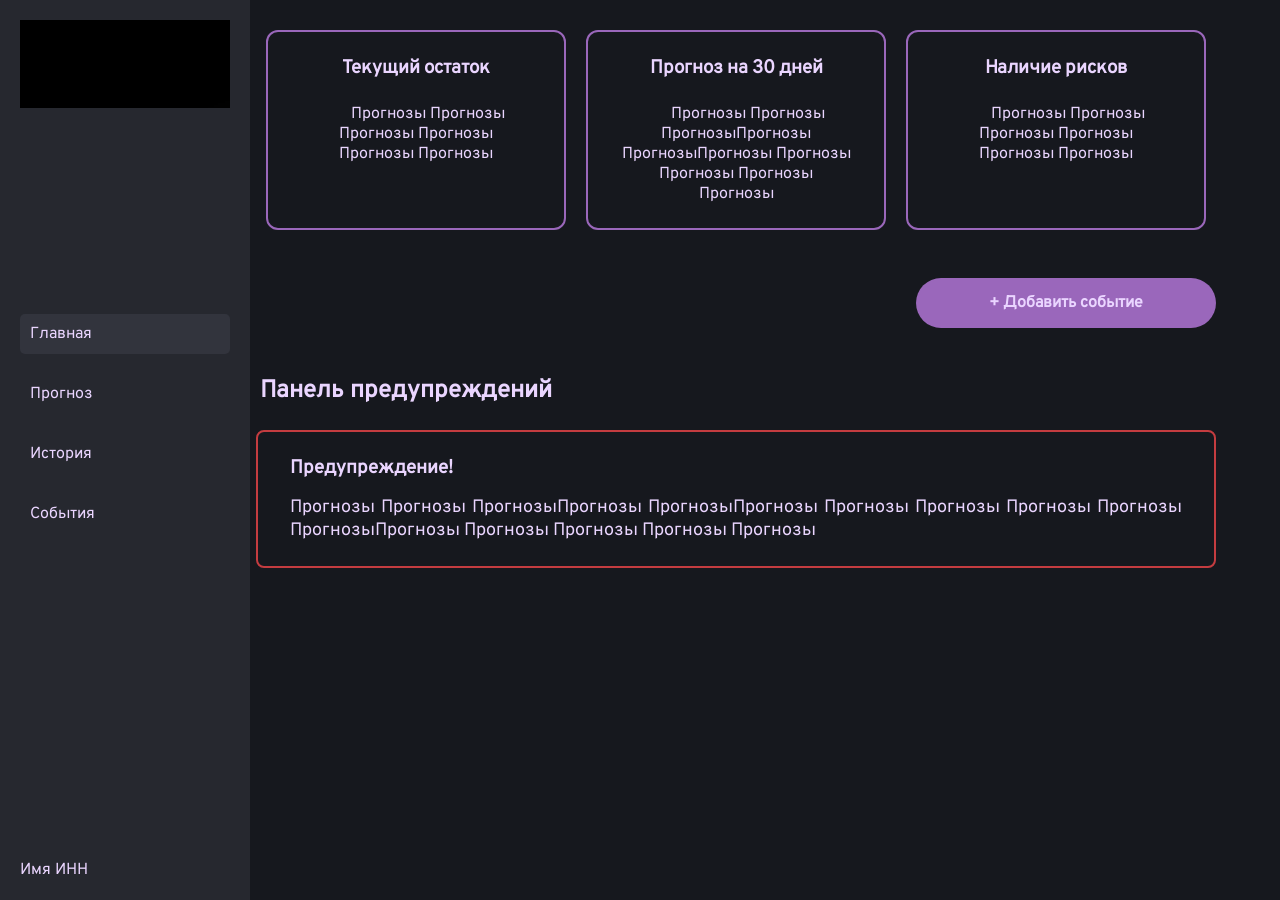
==== frontend/index.html @ 036c1c26 "Dashboard+AddEvent" ====
<!DOCTYPE html>
<html lang="ru">
<head>
    <meta charset="UTF-8">
    <meta name="viewport" content="width=device-width, initial-scale=1.0">
    <title>Сервис для знакомства</title>
    <link rel="stylesheet" href="css/style.css">
</head>
<body>
    <aside>
        <img src="./assets/images/logo.png">
        <ul style="margin-bottom: 100px;">
            <li style="background-color: var(--lightgray)";><a href="index.html">Главная</a></li>
            <li><a href="forecast.html">Прогноз</a></li>
            <li><a href="history.html">История</a></li>
            <li><a href="events.html">События</a></li>
        </ul>
        <a href="#">Имя ИНН</a>
    </aside>
    <section class="article">
        <div class="article-card">
            <div class="article-card-item">
                <h3>Текущий остаток</h3>
                <p>Прогнозы Прогнозы Прогнозы Прогнозы Прогнозы Прогнозы </p>
            </div>
            <div class="article-card-item">
                <h3>Прогноз на 30 дней</h3>
                <p>Прогнозы Прогнозы ПрогнозыПрогнозы ПрогнозыПрогнозы Прогнозы Прогнозы Прогнозы Прогнозы</p>
            </div>
            <div class="article-card-item">
                <h3>Наличие рисков</h3>
                <p>Прогнозы Прогнозы Прогнозы Прогнозы Прогнозы Прогнозы </p>
            </div>
        </div>
    </section>
    <section>
        
    </section>
    <section class="article" style="display: flex; justify-content: flex-end;">
        <button class="article-button" id="openAddEvent">+ Добавить событие</button>
    </section>
    <dialog id="AddEvent">
        <button class="article-close" id="closeAddEvent">x</button>
        <h3>Добавить новое событие</h3>
        <div class="dialog-form">
            <div class="dialog-form-field">
                <p>Название</p>
                <input class="dialog-input-text" placeholder="Блаблабла"></input>
            </div>
            <div class="dialog-form-field">
                <p>Тип</p>
                <div class="dialog-list">
                    <label class="dialog-radio">
                    <input value="\/ Отток" type="radio" name="type" class="dialog-input-button" checked>
                    <span>\/ Отток</span>
                    </label>
                    <label class="dialog-radio">
                    <input value="/\ Приток" type="radio" name="type" class="dialog-input-button">
                    <span>/\ Приток</span>
                    </label>
                </div>
            </div>
            <div class="dialog-form-field">
                <p>Сумма</p>
                <input class="dialog-input-text" placeholder="0 ₽"></input>
            </div>
            <div class="dialog-form-field">
                <p>Название</p>
                <input class="dialog-input-text"></input>
            </div>
            <div class="dialog-form-field">
                <p>Дата транзакции</p>
                <input class="dialog-input-text" type="date"></input>
            </div>
            <div class="dialog-form-field">
                <p>Периодичность</p>
                <div class="dialog-list">
                    <label class="dialog-radio">
                    <input value="Единоразовый" type="radio" name="period" class="dialog-input-button" checked>
                    <span>Единоразовый</span>
                    </label>
                    <label class="dialog-radio">
                    <input value="Ежемесячный" type="radio" name="period" class="dialog-input-button">
                    <span>Ежемесячный</span>
                    </label>
                </div>
            </div>
        </div>
        <button class="dialog-button" id="AddEvent">Подтвердить</button>
    </dialog>
    <section class="article">
        <h2 class="title">Панель предупреждений</h2>
        <div class="article-line">
            <div class="article-line-item">
                <h3>Предупреждение!</h3>
                <p>Прогнозы Прогнозы ПрогнозыПрогнозы ПрогнозыПрогнозы Прогнозы Прогнозы Прогнозы Прогнозы ПрогнозыПрогнозы Прогнозы Прогнозы Прогнозы Прогнозы</p>
            </div>
        </div>
    </section>
    
    <script src="js/jquery-4.0.0.min.js"></script>
    <script src="js/main.js"></script>
</body>
</html>
---- frontend/css/style.css ----
@font-face {
  font-family: 'Overpass';
  src: url('../assets/fonts/Overpass-VariableFont_wght.ttf') format('truetype');
  font-weight: 400;
  font-style: normal;
}

@font-face {
  font-family: 'Overpass';
  src: url('../assets/fonts/Overpass-Italic-VariableFont_wght.ttf') format('truetype');
  font-weight: 400;
  font-style: italic;
}

:root {
    --primary-color: rgb(154, 103, 187);
    --primary-hover: rgb(173, 134, 198);
    --secondary-color: rgb(196, 137, 255);
    --white: rgb(234, 213, 255);
    --black: rgb(22, 24, 30);
    --gray: rgb(38, 40, 47);
    --darkgray: rgb(31, 32, 38);
    --lightgray: rgb(50, 52, 61);
    --red: rgb(196, 60, 64);
  }
* {
  color: var(--white);
  box-sizing: border-box;
  margin: 0;
  padding: 0;
}
body {
  background-color: var(--black);
  padding: 30px 0;
  font-family: 'Overpass';
}
section {
  margin-bottom: 48px;
}
p {
  font-size: 18px;
  text-align: justify;
  text-indent: 24px;
  word-break: break-word;
  -webkit-hyphens: auto;
  -ms-hyphens: auto;
  hyphens: auto; 
}
.title {
  text-indent: 4px;
}
/* Боковая панель */
aside {
  width: 250px;
  height: 100%;
  position: fixed;
  top: 0;
  left: 0;
  background-color: var(--gray);
  padding: 20px;
  overflow-x: hidden;
  z-index: 1000;
  display: flex;
  flex-direction: column;
  justify-content: space-between;
}
aside ul {
  list-style-type: none;
}
aside li {
  border-radius: 5px;
  padding: 10px;
  margin-bottom: 20px;
}
aside a {
  text-decoration: none;
}
/* Кнопка */
.article-button {
  font-family: 'Overpass';
  border: 0;
  border-radius: 25px;
  background-color: var(--primary-color);
  height: 50px;
  width: 300px;
  font-size: 16px;
  font-weight: bold;
  transition: background-color 0.05s ease;
}
.article-button:hover, .article-button:active {
  transition: background-color 0.05s ease;
  background-color: var(--primary-hover);
}
.article-close {
  font-family: 'Overpass';
  border: 0;
  border-radius: 10px;
  background-color: var(--primary-color);
  height: 20px;
  width: 20px;
  font-size: 16px;
  transition: background-color 0.05s ease;
  position: absolute;
  right: 15px;
}
.article-close:hover, .article-close:active {
  transition: background-color 0.05s ease;
  background-color: var(--primary-hover);
}
/* Блоки */
.article {
  margin-left: 20%;
  width: 75%;
  /*border: 1px solid var(--white);*/
}
.article-text {
  box-sizing: border-box;
  padding: 24px 32px;
}
h1, h2, h3, h4, h5, h6 {
  margin-bottom: 20px;
}
/* Карточки */
.article-card {
  box-sizing: border-box;
  max-width: 100%;
  margin-inline: auto;
  display: flex;
  flex-direction: row;
  justify-content: space-around;
}
.article-card p {
  text-align: center;
  font-size: 16px;
}
.article-card-item {
  display: flex;
  flex-direction: column;
  align-items: center;
  box-sizing: border-box;
  width: 300px;
  padding: 24px 32px;
  border: 2px solid var(--primary-color);
  border-radius: 12px;
}
/* Карточки длинные */
.article-line {
  box-sizing: border-box;
  max-width: 100%;
  margin-inline: auto;
  display: flex;
  flex-direction: column;
}
.article-line-item {
  display: flex;
  flex-direction: column;
  box-sizing: border-box;
  padding: 24px 32px;
  border: 2px solid var(--red);
  border-radius: 8px;
}
.article-line-item h3 {
  margin-bottom: 16px;
}
.article-line-item p {
  text-indent: 0;
}

/* Модальное окно */
dialog {
  position: relative;
  width: 600px;
  background-color: var(--black);
  margin-top: 40px;
  margin-inline: auto;
  padding: 30px;
  border: 3px solid var(--gray);
  border-radius: 12px;
}
dialog p {
  margin-bottom: 4px;
  text-indent: 0;
  font-size: 16px;
}
.dialog-input-text {
  font-size: 14px;
  border: 0;
  border-radius: 8px;
  height: 36px;
  width: 100%;
  background-color: var(--lightgray);
  padding-left: 10px;
}
.dialog-input-text:active, .dialog-input-text:focus {
  border: 0;
}
.dialog-list {
  display: flex;
  flex-direction: row;
  justify-content: space-between;
  gap: 32px;
}

.dialog-radio {
  display: flex;
  align-items: center;
  justify-content: center;
  flex: 1;
  cursor: pointer;
  border-radius: 8px;
  height: 36px;
  background-color: var(--gray);
  font-size: 14px;
  transition: background-color 0.05s ease;
  overflow: hidden;
}

.dialog-radio:hover {
  background-color: var(--darkgray);
}

.dialog-input-button {
  appearance: none;
  -webkit-appearance: none;
  position: absolute;
  opacity: 0;
  width: 0;
  height: 0;
  pointer-events: none;
}

.dialog-radio:has(.dialog-input-button:checked) {
  background-color: var(--darkgray);
}

.dialog-radio span {
  display: block;
  width: 100%;
  text-align: center;
  pointer-events: none;
}

dialog::backdrop {
  background: rgba(0, 0, 0, 0.5);
}
.dialog-button {
  font-family: 'Overpass';
  border: 0;
  border-radius: 25px;
  background-color: var(--primary-color);
  height: 50px;
  width: 100%;
  font-size: 16px;
  font-weight: bold;
  transition: background-color 0.05s ease;
  margin-top: 42px;
}
.dialog-button:hover, .dialog-button:active {
  transition: background-color 0.05s ease;
  background-color: var(--primary-hover);
}
.dialog-form {
  display: flex;
  flex-direction: column;
  gap: 20px;
}
/* Герой */
.hero {
    position: relative;
    height: 30vh;
    min-height: 500px;
    overflow: hidden;
}

.hero-slider {
    position: relative;
    height: 100%;
    width: 100%;
}

.slide {
  position: absolute;
  inset: 0;
  overflow: hidden;
}

.slide-content {
    position: relative;
    z-index: 2;
    display: flex;
    flex-direction: column;
    align-items: center;
    justify-content: center;
    height: 100%;
    text-align: center;
    color: var(--white);
    padding: 0 20px;
    pointer-events: none;
}

.slide h1 {
    font-size: 3.5rem;
    margin-bottom: 20px;
}

.slide p {
    font-size: 1.2rem;
    margin-bottom: 30px;
}

.parallax-bg {
    position: absolute;
    inset: -10%;
    background-size: cover;
    background-position: center;
    background-repeat: no-repeat;
    transition: transform .1s ease-out;
    will-change: transform; /*избавляет от рывков*/
    z-index: 1;
}

/* Профиль */
.profile {
  width: 100%;
  background-color: var(--secondary-color);
}
.profile-info {
  box-sizing: border-box;
  width: 1000px;
  max-width: 100%;
  margin-inline: auto;
  padding: 24px 32px;
  border: 3px solid var(--primary-color);
  border-radius: 20px;
}
.profile-info h1, h2, h3, h4, h5, h6 {
  margin-bottom: 24px;
}
.profile-info p {
  text-align: justify;
  text-indent: 24px;
  word-break: break-word;
  -webkit-hyphens: auto;
  -ms-hyphens: auto;
  hyphens: auto; 
}
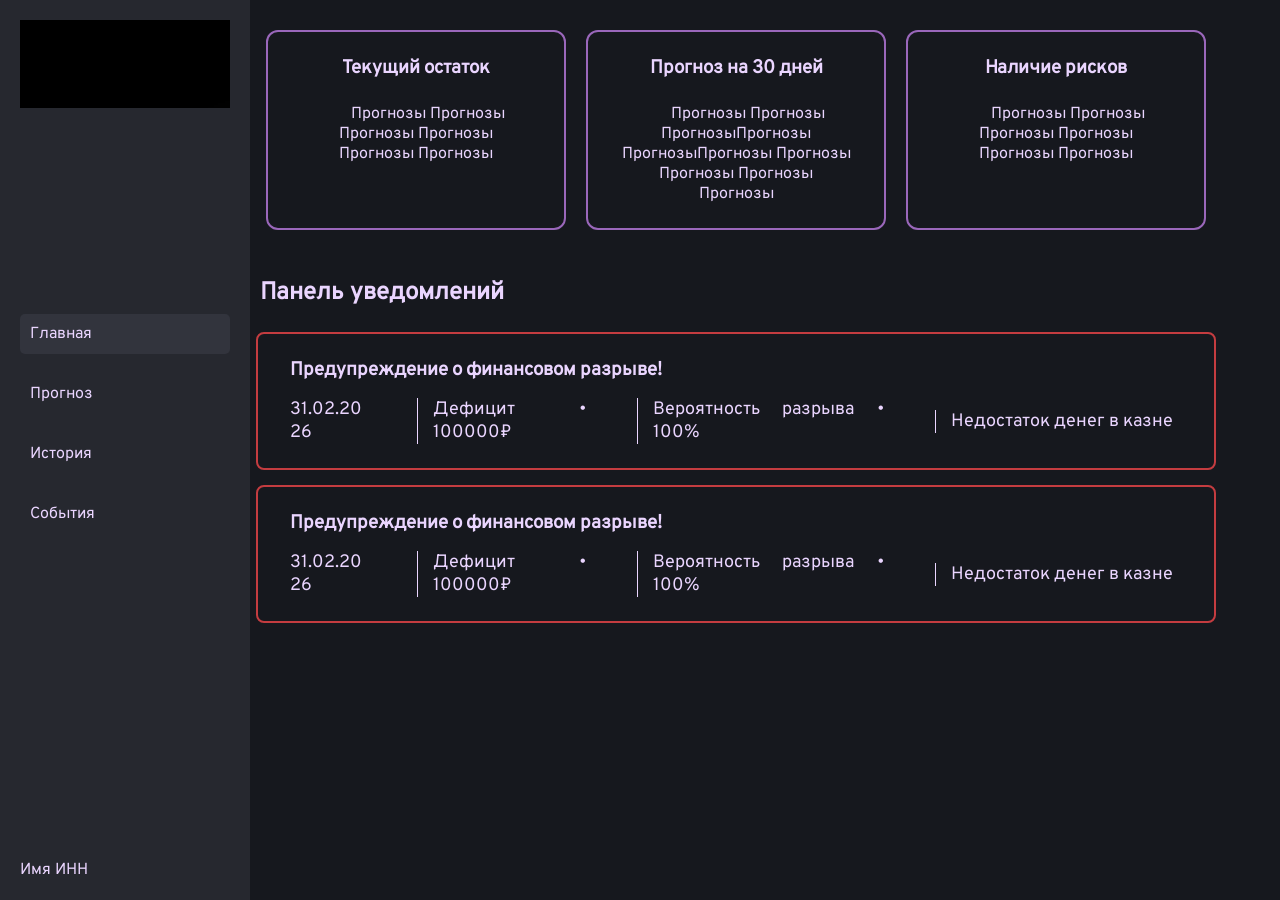
==== commit 42baeca9: "24/10/26 16:16" ====
--- a/frontend/index.html
+++ b/frontend/index.html
@@ -33,71 +33,30 @@
             </div>
         </div>
     </section>
-    <section>
-        
-    </section>
-    <section class="article" style="display: flex; justify-content: flex-end;">
-        <button class="article-button" id="openAddEvent">+ Добавить событие</button>
-    </section>
-    <dialog id="AddEvent">
-        <button class="article-close" id="closeAddEvent">x</button>
-        <h3>Добавить новое событие</h3>
-        <div class="dialog-form">
-            <div class="dialog-form-field">
-                <p>Название</p>
-                <input class="dialog-input-text" placeholder="Блаблабла"></input>
-            </div>
-            <div class="dialog-form-field">
-                <p>Тип</p>
-                <div class="dialog-list">
-                    <label class="dialog-radio">
-                    <input value="\/ Отток" type="radio" name="type" class="dialog-input-button" checked>
-                    <span>\/ Отток</span>
-                    </label>
-                    <label class="dialog-radio">
-                    <input value="/\ Приток" type="radio" name="type" class="dialog-input-button">
-                    <span>/\ Приток</span>
-                    </label>
+    <section class="article">
+        <h2 class="title">Панель уведомлений</h2>
+        <div class="article-line">
+            <div class="article-line-item">
+                <h3>Предупреждение о финансовом разрыве!</h3>
+                <div class="article-line-item-list">
+                    <p style="flex: 1;">31.02.2026</p>
+                    <p style="flex: 2;">Дефицит • 100000₽</p>
+                    <p style="flex: 3;">Вероятность разрыва • 100%</p>
+                    <p style="flex: 3;">Недостаток денег в казне</p>
                 </div>
             </div>
-            <div class="dialog-form-field">
-                <p>Сумма</p>
-                <input class="dialog-input-text" placeholder="0 ₽"></input>
-            </div>
-            <div class="dialog-form-field">
-                <p>Название</p>
-                <input class="dialog-input-text"></input>
-            </div>
-            <div class="dialog-form-field">
-                <p>Дата транзакции</p>
-                <input class="dialog-input-text" type="date"></input>
-            </div>
-            <div class="dialog-form-field">
-                <p>Периодичность</p>
-                <div class="dialog-list">
-                    <label class="dialog-radio">
-                    <input value="Единоразовый" type="radio" name="period" class="dialog-input-button" checked>
-                    <span>Единоразовый</span>
-                    </label>
-                    <label class="dialog-radio">
-                    <input value="Ежемесячный" type="radio" name="period" class="dialog-input-button">
-                    <span>Ежемесячный</span>
-                    </label>
+            <div class="article-line-item">
+                <h3>Предупреждение о финансовом разрыве!</h3>
+                <div class="article-line-item-list">
+                    <p style="flex: 1;">31.02.2026</p>
+                    <p style="flex: 2;">Дефицит • 100000₽</p>
+                    <p style="flex: 3;">Вероятность разрыва • 100%</p>
+                    <p style="flex: 3;">Недостаток денег в казне</p>
                 </div>
             </div>
         </div>
-        <button class="dialog-button" id="AddEvent">Подтвердить</button>
-    </dialog>
-    <section class="article">
-        <h2 class="title">Панель предупреждений</h2>
-        <div class="article-line">
-            <div class="article-line-item">
-                <h3>Предупреждение!</h3>
-                <p>Прогнозы Прогнозы ПрогнозыПрогнозы ПрогнозыПрогнозы Прогнозы Прогнозы Прогнозы Прогнозы ПрогнозыПрогнозы Прогнозы Прогнозы Прогнозы Прогнозы</p>
-            </div>
-        </div>
+        
     </section>
-    
     <script src="js/jquery-4.0.0.min.js"></script>
     <script src="js/main.js"></script>
 </body>
--- a/frontend/css/style.css
+++ b/frontend/css/style.css
@@ -79,9 +79,9 @@
 .article-button {
   font-family: 'Overpass';
   border: 0;
-  border-radius: 25px;
+  border-radius: 8px;
   background-color: var(--primary-color);
-  height: 50px;
+  height: 36px;
   width: 300px;
   font-size: 16px;
   font-weight: bold;
@@ -150,6 +150,7 @@
   margin-inline: auto;
   display: flex;
   flex-direction: column;
+  gap: 15px;
 }
 .article-line-item {
   display: flex;
@@ -165,7 +166,76 @@
 .article-line-item p {
   text-indent: 0;
 }
-
+.article-line-item-list {
+  display: flex;
+  flex-direction: row;
+  align-items: center;
+  gap: 50px;
+}
+.article-line-item-list p + p {
+  border-left: 1px solid var(--white);
+  padding-left: 15px;
+}
+/* История */
+.article-search {
+  font-size: 14px;
+  border: 0;
+  border-radius: 8px;
+  height: 36px;
+  width: 50%;
+  background-color: var(--lightgray);
+  padding-left: 10px;
+}
+.filter-button {
+  font-family: 'Overpass';
+  border: 0;
+  border-radius: 8px;
+  background-color: var(--gray);
+  height: 36px;
+  width: 150px;
+  transition: background-color 0.05s ease;
+}
+.filter-button:hover, .filter-button:active {
+  transition: background-color 0.05s ease;
+  background-color: var(--lightgray);
+}
+.article-history {
+  font-size: 12px;
+  border-collapse: collapse;
+  width: 100%;
+  word-break: break-word;
+  -webkit-hyphens: auto;
+  -ms-hyphens: auto;
+  hyphens: auto; 
+}
+.article-history thead {
+  background-color: var(--gray);
+}
+.article-history th {
+  width: 100px;
+}
+.article-history td {
+  border: 1px solid var(--gray);
+}
+
+/* Регулярные поступления и платежи */
+.article-regular td {
+  width: 100px;
+  text-align: left;
+  vertical-align: top;
+  border-bottom: 2px solid var(--gray);
+  padding: 10px;
+}
+.article-regular {
+  font-size: 16px;
+  border-collapse: collapse;
+  width: 100%;
+  word-break: break-word;
+  -webkit-hyphens: auto;
+  -ms-hyphens: auto;
+  hyphens: auto;
+  margin-bottom: 20px;
+}
 /* Модальное окно */
 dialog {
   position: relative;
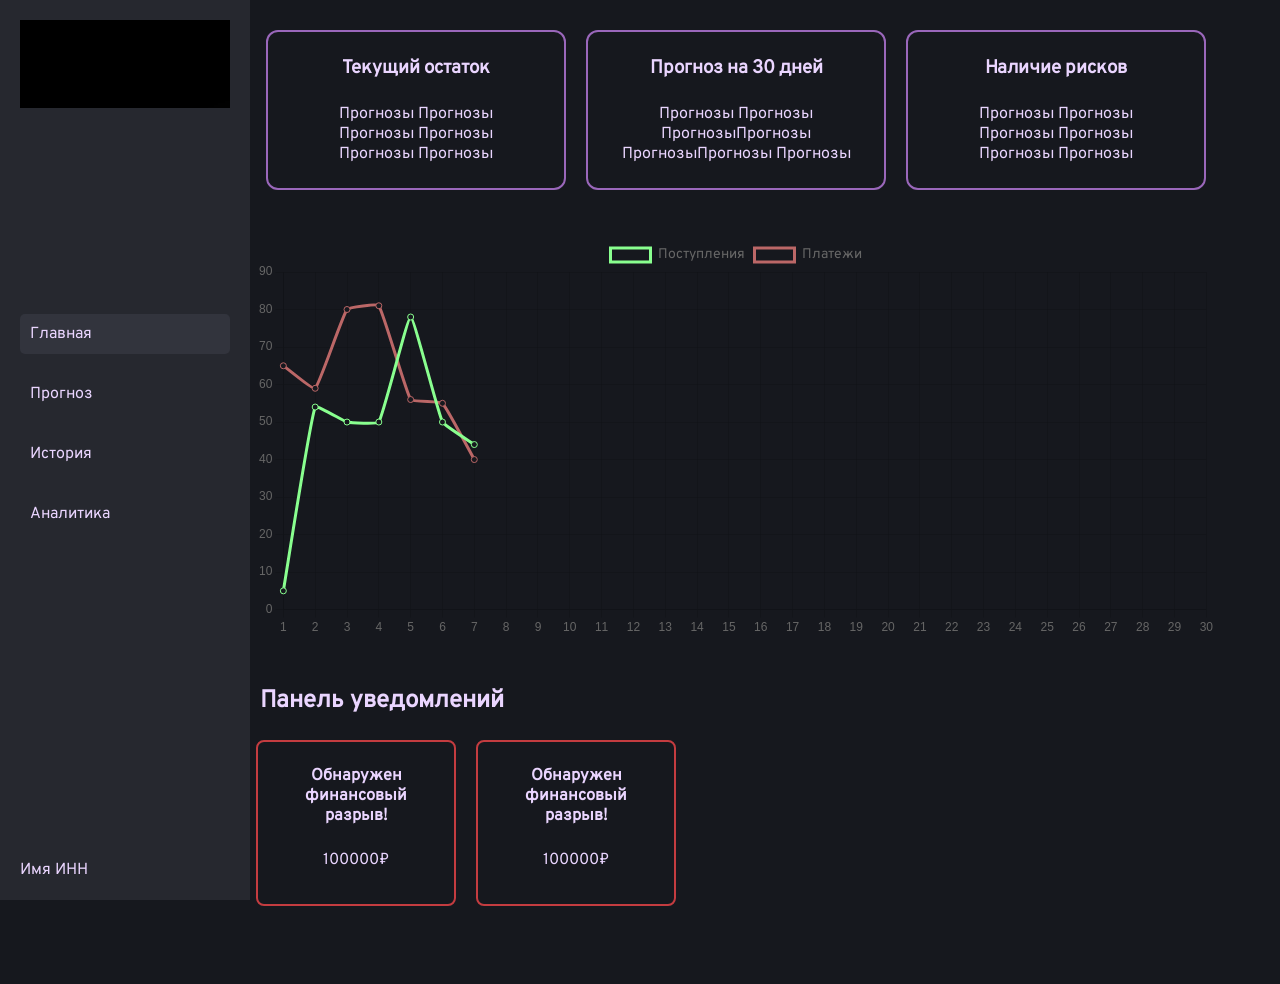
==== commit 32ccfb3f: "Graphs" ====
--- a/frontend/index.html
+++ b/frontend/index.html
@@ -3,7 +3,7 @@
 <head>
     <meta charset="UTF-8">
     <meta name="viewport" content="width=device-width, initial-scale=1.0">
-    <title>Сервис для знакомства</title>
+    <title>Сервис финансового прогнозирования для малого бизнеса</title>
     <link rel="stylesheet" href="css/style.css">
 </head>
 <body>
@@ -13,10 +13,11 @@
             <li style="background-color: var(--lightgray)";><a href="index.html">Главная</a></li>
             <li><a href="forecast.html">Прогноз</a></li>
             <li><a href="history.html">История</a></li>
-            <li><a href="events.html">События</a></li>
+            <li><a href="analytics.html">Аналитика</a></li>
         </ul>
         <a href="#">Имя ИНН</a>
     </aside>
+
     <section class="article">
         <div class="article-card">
             <div class="article-card-item">
@@ -25,7 +26,7 @@
             </div>
             <div class="article-card-item">
                 <h3>Прогноз на 30 дней</h3>
-                <p>Прогнозы Прогнозы ПрогнозыПрогнозы ПрогнозыПрогнозы Прогнозы Прогнозы Прогнозы Прогнозы</p>
+                <p>Прогнозы Прогнозы ПрогнозыПрогнозы ПрогнозыПрогнозы Прогнозы</p>
             </div>
             <div class="article-card-item">
                 <h3>Наличие рисков</h3>
@@ -33,31 +34,34 @@
             </div>
         </div>
     </section>
+
+    <section class="article">
+    <div style="position: relative; height: 400px; width: 100%;">
+        <canvas id="dataChart"></canvas>
+    </div>
+    </section>
+
     <section class="article">
         <h2 class="title">Панель уведомлений</h2>
-        <div class="article-line">
-            <div class="article-line-item">
-                <h3>Предупреждение о финансовом разрыве!</h3>
-                <div class="article-line-item-list">
-                    <p style="flex: 1;">31.02.2026</p>
-                    <p style="flex: 2;">Дефицит • 100000₽</p>
-                    <p style="flex: 3;">Вероятность разрыва • 100%</p>
-                    <p style="flex: 3;">Недостаток денег в казне</p>
+        <div class="article-notif">
+            <div class="article-notif-item">
+                <h3>Обнаружен финансовый разрыв!</h3>
+                <div class="article-notif-item-list">
+                    <p style="font-size: 16px; margin-bottom: 10px;">100000₽</p>
                 </div>
             </div>
-            <div class="article-line-item">
-                <h3>Предупреждение о финансовом разрыве!</h3>
-                <div class="article-line-item-list">
-                    <p style="flex: 1;">31.02.2026</p>
-                    <p style="flex: 2;">Дефицит • 100000₽</p>
-                    <p style="flex: 3;">Вероятность разрыва • 100%</p>
-                    <p style="flex: 3;">Недостаток денег в казне</p>
+            <div class="article-notif-item">
+                <h3>Обнаружен финансовый разрыв!</h3>
+                <div class="article-notif-item-list">
+                    <p style="font-size: 16px; margin-bottom: 10px;">100000₽</p>
                 </div>
             </div>
         </div>
         
     </section>
     <script src="js/jquery-4.0.0.min.js"></script>
+    <script src="js/chart.umd.js"></script>
     <script src="js/main.js"></script>
+    <script src="js/mycharts.js"></script>
 </body>
 </html>
--- a/frontend/css/style.css
+++ b/frontend/css/style.css
@@ -40,7 +40,6 @@
 p {
   font-size: 18px;
   text-align: justify;
-  text-indent: 24px;
   word-break: break-word;
   -webkit-hyphens: auto;
   -ms-hyphens: auto;
@@ -107,6 +106,22 @@
   transition: background-color 0.05s ease;
   background-color: var(--primary-hover);
 }
+/* Чарты */
+.article canvas {
+    max-width: 100%;
+    height: 400px !important;
+}
+.chart-table {
+    width: 100%;
+    border-collapse: collapse;
+    margin-top: 30px;
+    font-family: 'Overpass';
+    font-size: 16px;
+}
+.chart-table td {
+  background-color: var(--gray);
+  padding: 15px 20px;
+}
 /* Блоки */
 .article {
   margin-left: 20%;
@@ -143,6 +158,33 @@
   border: 2px solid var(--primary-color);
   border-radius: 12px;
 }
+/* Карточки панель уведомлений */
+.article-notif {
+  font-size: 14px;
+  box-sizing: border-box;
+  max-width: 100%;
+  margin-inline: auto;
+  display: flex;
+  flex-direction: row;
+  gap: 20px;
+}
+.article-notif-item h3 {
+  text-align: center;
+}
+.article-notif p {
+  text-align: center;
+  font-size: 14px;
+}
+.article-notif-item {
+  display: flex;
+  flex-direction: column;
+  align-items: center;
+  box-sizing: border-box;
+  width: 200px;
+  padding: 24px 32px;
+  border: 2px solid var(--red);
+  border-radius: 8px;
+}
 /* Карточки длинные */
 .article-line {
   box-sizing: border-box;
@@ -159,12 +201,10 @@
   padding: 24px 32px;
   border: 2px solid var(--red);
   border-radius: 8px;
+  margin-bottom: 16px;
 }
 .article-line-item h3 {
   margin-bottom: 16px;
-}
-.article-line-item p {
-  text-indent: 0;
 }
 .article-line-item-list {
   display: flex;
@@ -235,6 +275,9 @@
   -ms-hyphens: auto;
   hyphens: auto;
   margin-bottom: 20px;
+}
+.article-forecast {
+  margin-bottom: 40px;
 }
 /* Модальное окно */
 dialog {
@@ -249,7 +292,6 @@
 }
 dialog p {
   margin-bottom: 4px;
-  text-indent: 0;
   font-size: 16px;
 }
 .dialog-input-text {
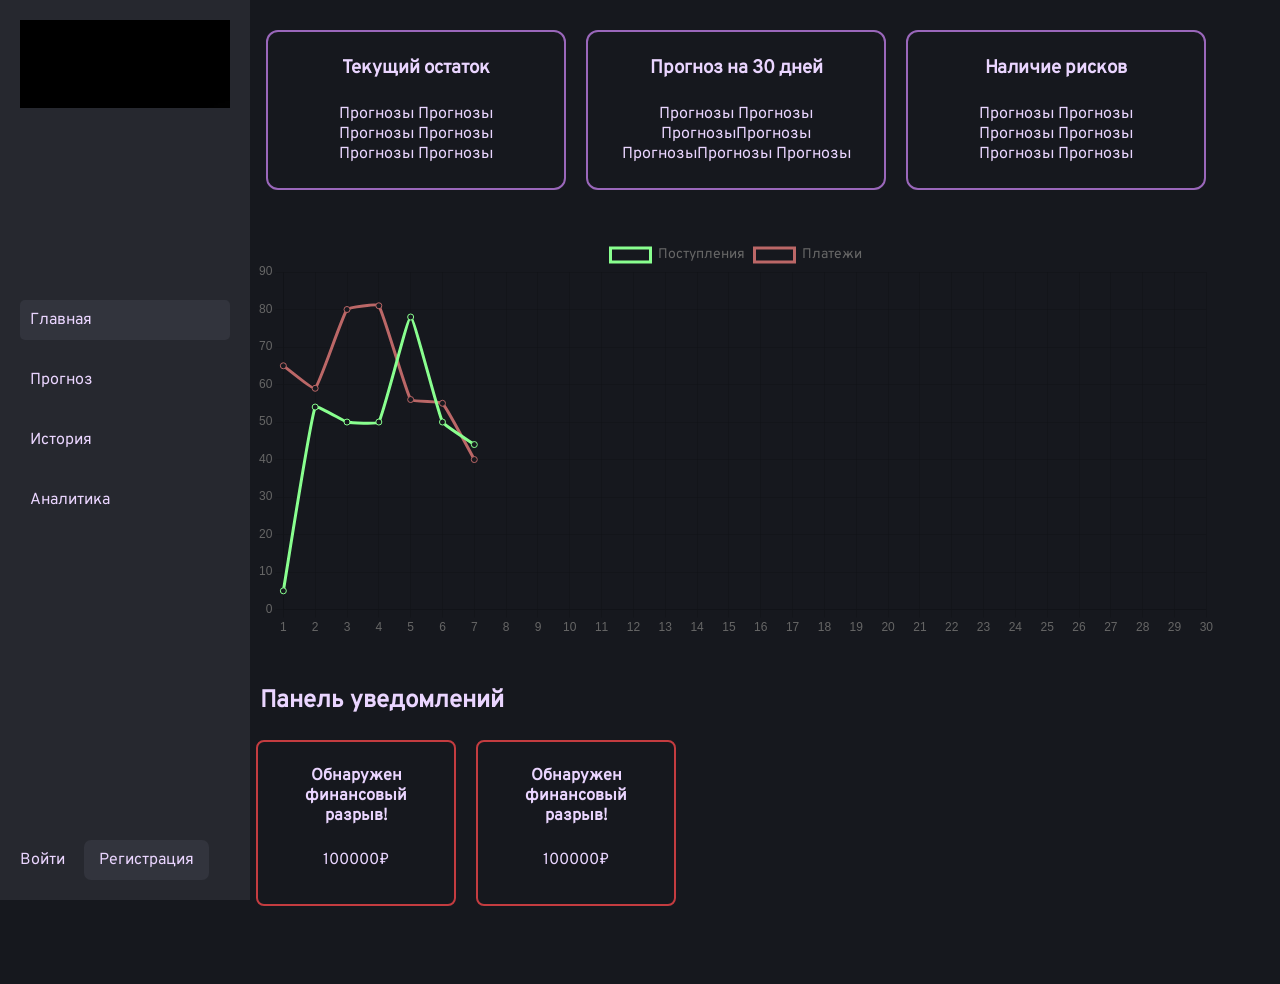
==== commit 213bfdf8: "24/10/26 21:08" ====
--- a/frontend/index.html
+++ b/frontend/index.html
@@ -15,7 +15,10 @@
             <li><a href="history.html">История</a></li>
             <li><a href="analytics.html">Аналитика</a></li>
         </ul>
-        <a href="#">Имя ИНН</a>
+        <div>
+            <a href="#" id="openLogin">Войти</a>
+            <a href="#" id="openRegister">Регистрация</a>
+        </div>
     </aside>
 
     <section class="article">
@@ -59,6 +62,54 @@
         </div>
         
     </section>
+
+    <dialog id="LoginModal">
+        <button class="article-close" id="closeLogin">x</button>
+        <h3>Вход</h3>
+        <div class="dialog-form">
+            <div class="dialog-form-field">
+                <p>Email</p>
+                <input id="loginEmail" class="dialog-input-text" type="email" placeholder="example@mail.ru">
+            </div>
+            <div class="dialog-form-field">
+                <p>Пароль</p>
+                <input id="loginPassword" class="dialog-input-text" type="password" placeholder="••••••••">
+            </div>
+        </div>
+        <button class="dialog-button" id="LoginBtn">Войти</button>
+        <p style="text-align: center; margin-top: 16px; font-size: 14px;">
+            Нет аккаунта?
+            <a href="#" id="toRegister" style="color: var(--primary-hover); text-decoration: none;">Зарегистрироваться</a>
+        </p>
+    </dialog>
+    <dialog id="RegisterModal">
+        <button class="article-close" id="closeRegister">x</button>
+        <h3>Регистрация</h3>
+        <div class="dialog-form">
+            <div class="dialog-form-field">
+                <p>Email</p>
+                <input id="registerEmail" class="dialog-input-text" type="email" placeholder="example@mail.ru">
+            </div>
+            <div class="dialog-form-field">
+                <p>Пароль</p>
+                <input id="registerPassword" class="dialog-input-text" type="password" placeholder="••••••••">
+            </div>
+            <div class="dialog-form-field">
+                <p>Повторите пароль</p>
+                <input id="registerPasswordRepeat" class="dialog-input-text" type="password" placeholder="••••••••">
+            </div>
+            <div class="dialog-form-field">
+                <p>ИНН</p>
+                <input id="registerINN" class="dialog-input-text" type="text" inputmode="numeric" maxlength="12" placeholder="1234567890">
+            </div>
+        </div>
+        <button class="dialog-button" id="RegisterBtn">Зарегистрироваться</button>
+        <p style="text-align: center; margin-top: 16px; font-size: 14px;">
+            Уже есть аккаунт?
+            <a href="#" id="toLogin" style="color: var(--primary-hover); text-decoration: none;">Войти</a>
+        </p>
+    </dialog>
+
     <script src="js/jquery-4.0.0.min.js"></script>
     <script src="js/chart.umd.js"></script>
     <script src="js/main.js"></script>
--- a/frontend/css/style.css
+++ b/frontend/css/style.css
@@ -74,6 +74,32 @@
 aside a {
   text-decoration: none;
 }
+.auth-switch {
+  text-align: center;
+  margin-top: 16px;
+  font-size: 14px;
+}
+.auth-switch a {
+  color: var(--primary-hover);
+  text-decoration: none;
+}
+.auth-switch a:hover {
+  text-decoration: underline;
+}
+#openRegister {
+  margin-top: 8px;
+  margin-left: 15px;
+  display: inline-block;
+  background-color: var(--lightgray);
+  padding: 10px 15px;
+  border-radius: 7px;
+  transition: background-color 0.05s ease;
+}
+#openRegister:hover {
+  background-color: rgb(43, 45, 52);
+  transition: background-color 0.05s ease;
+  color: rgb(198, 179, 218);
+}
 /* Кнопка */
 .article-button {
   font-family: 'Overpass';
@@ -257,7 +283,29 @@
 .article-history td {
   border: 1px solid var(--gray);
 }
-
+.article-history td:last-child {
+  width: 40px;
+  text-align: center;
+  padding: 4px;
+}
+
+.row-delete {
+  font-family: 'Overpass';
+  border: 0;
+  border-radius: 6px;
+  background-color: var(--red);
+  color: var(--white);
+  width: 24px;
+  height: 24px;
+  font-size: 14px;
+  line-height: 1;
+  cursor: pointer;
+  transition: background-color 0.05s ease;
+}
+.row-delete:hover,
+.row-delete:active {
+  background-color: rgb(220, 80, 84);
+}
 /* Регулярные поступления и платежи */
 .article-regular td {
   width: 100px;
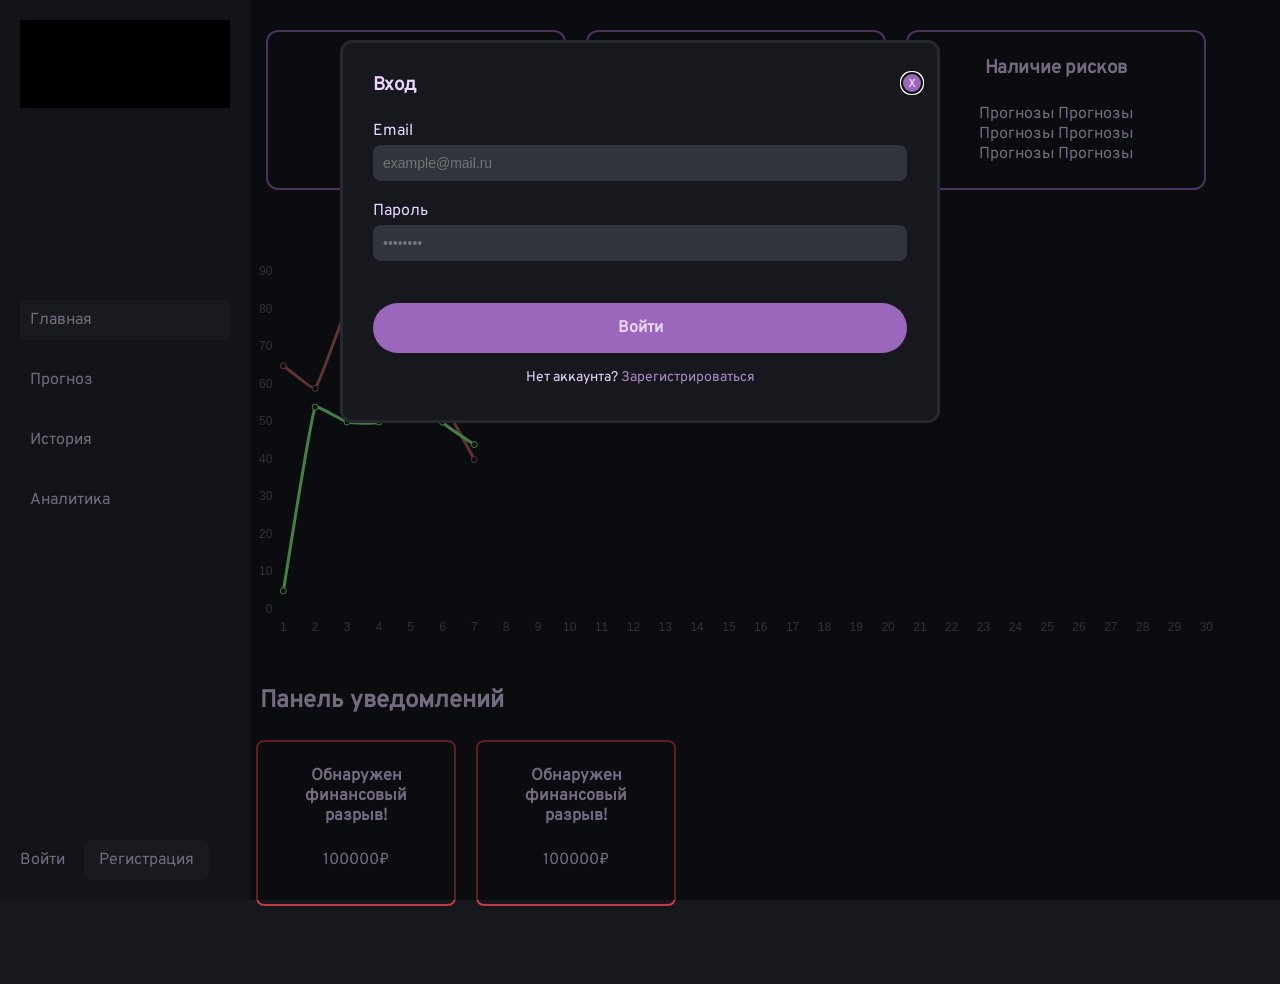
==== commit b5b231b1: "final" ====
--- a/frontend/index.html
+++ b/frontend/index.html
@@ -112,7 +112,9 @@
 
     <script src="js/jquery-4.0.0.min.js"></script>
     <script src="js/chart.umd.js"></script>
+    <script src="js/mycharts.js"></script>
     <script src="js/main.js"></script>
-    <script src="js/mycharts.js"></script>
+    <script src="js/app.js"></script>
+</body>
 </body>
 </html>
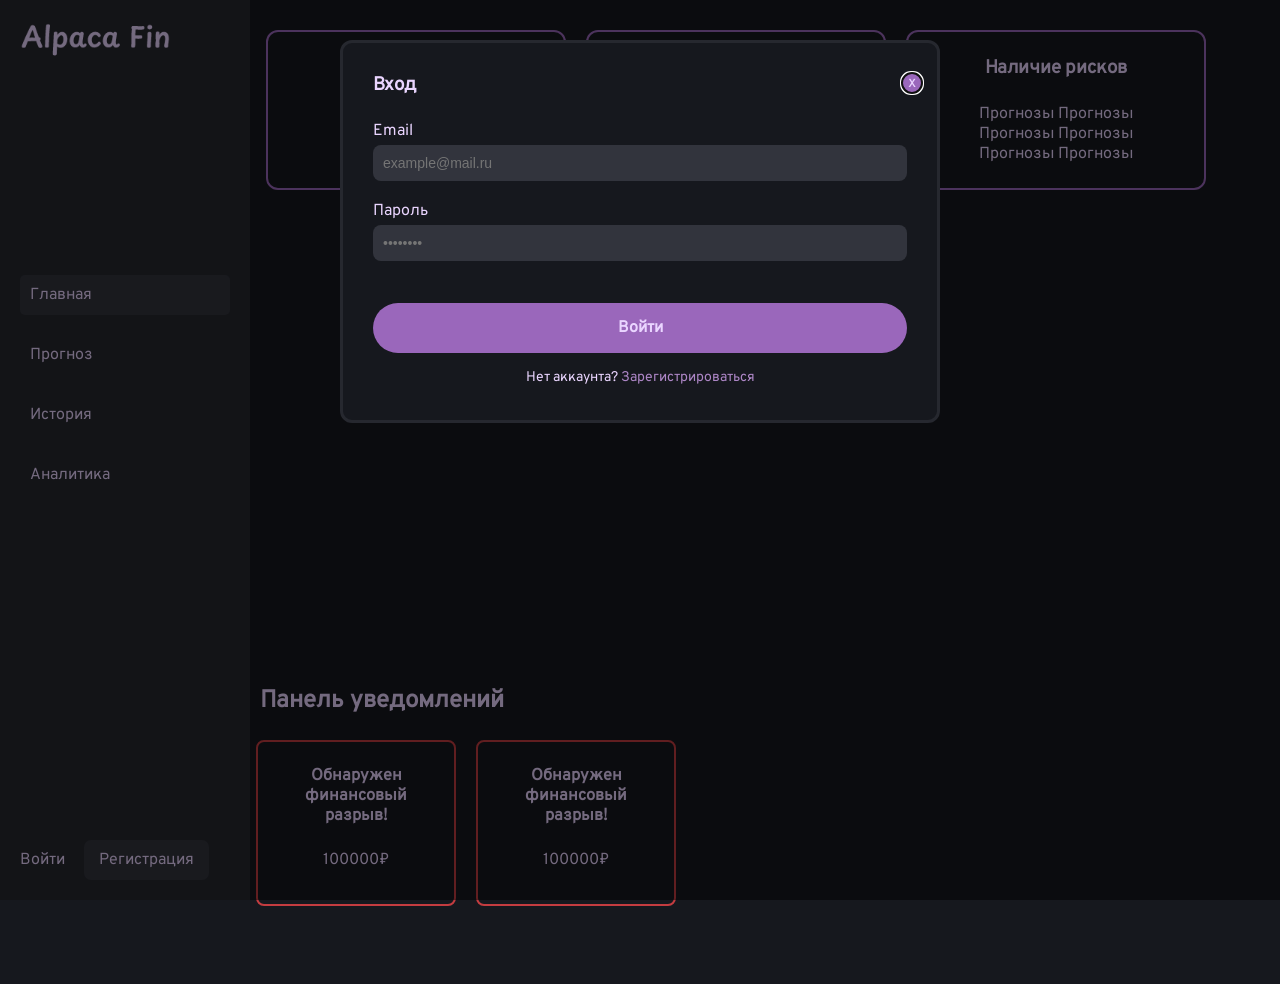
==== commit c27ddc82: "Pravki" ====
--- a/frontend/index.html
+++ b/frontend/index.html
@@ -112,9 +112,7 @@
 
     <script src="js/jquery-4.0.0.min.js"></script>
     <script src="js/chart.umd.js"></script>
-    <script src="js/mycharts.js"></script>
     <script src="js/main.js"></script>
     <script src="js/app.js"></script>
 </body>
-</body>
 </html>
--- a/frontend/css/style.css
+++ b/frontend/css/style.css
@@ -74,6 +74,9 @@
 aside a {
   text-decoration: none;
 }
+aside img{
+  width: 150px;
+}
 .auth-switch {
   text-align: center;
   margin-top: 16px;
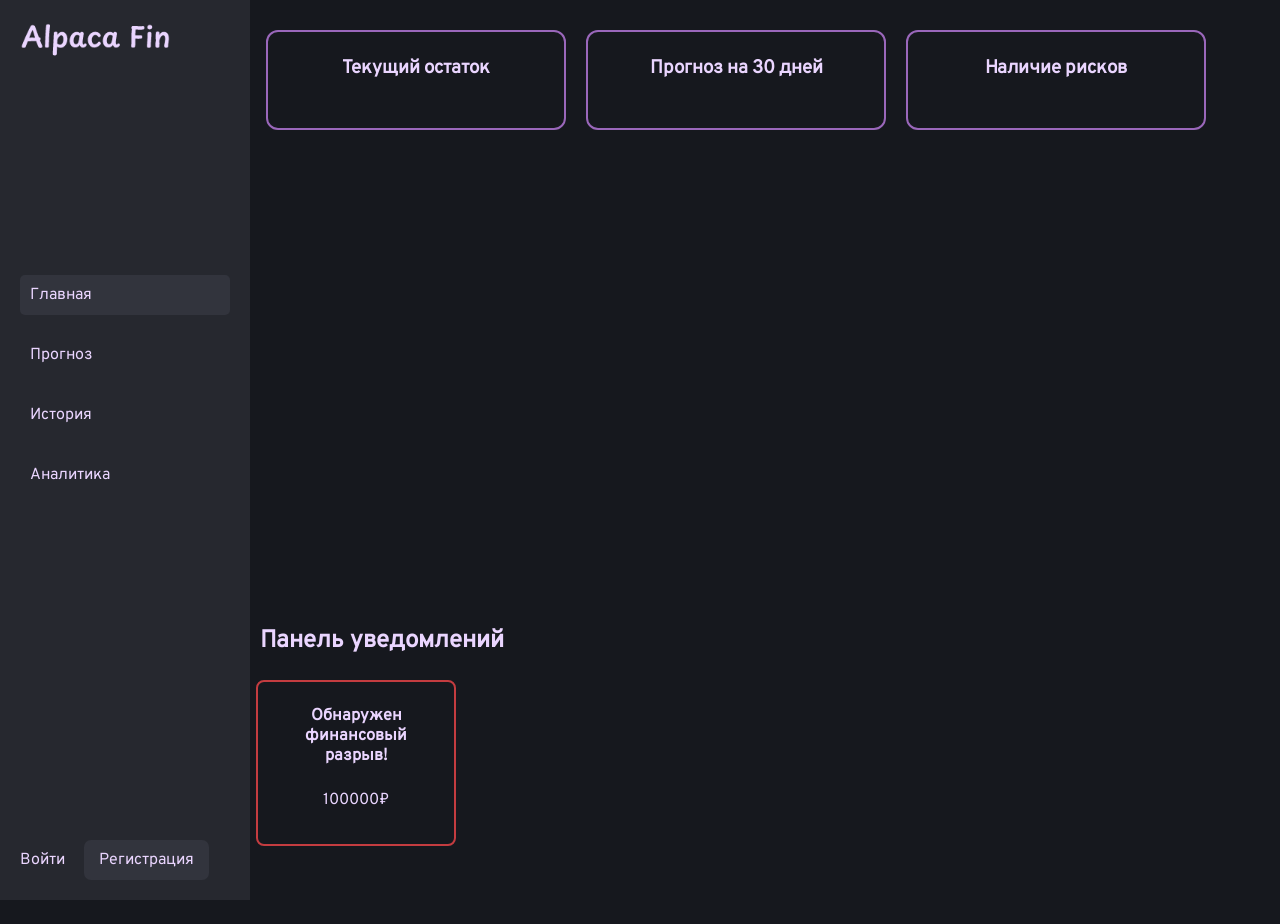
==== commit 5cfdcaef: "25.10.26 13:12" ====
--- a/frontend/index.html
+++ b/frontend/index.html
@@ -25,15 +25,15 @@
         <div class="article-card">
             <div class="article-card-item">
                 <h3>Текущий остаток</h3>
-                <p>Прогнозы Прогнозы Прогнозы Прогнозы Прогнозы Прогнозы </p>
+                <p></p>
             </div>
             <div class="article-card-item">
                 <h3>Прогноз на 30 дней</h3>
-                <p>Прогнозы Прогнозы ПрогнозыПрогнозы ПрогнозыПрогнозы Прогнозы</p>
+                <p></p>
             </div>
             <div class="article-card-item">
                 <h3>Наличие рисков</h3>
-                <p>Прогнозы Прогнозы Прогнозы Прогнозы Прогнозы Прогнозы </p>
+                <p></p>
             </div>
         </div>
     </section>
@@ -47,12 +47,6 @@
     <section class="article">
         <h2 class="title">Панель уведомлений</h2>
         <div class="article-notif">
-            <div class="article-notif-item">
-                <h3>Обнаружен финансовый разрыв!</h3>
-                <div class="article-notif-item-list">
-                    <p style="font-size: 16px; margin-bottom: 10px;">100000₽</p>
-                </div>
-            </div>
             <div class="article-notif-item">
                 <h3>Обнаружен финансовый разрыв!</h3>
                 <div class="article-notif-item-list">
@@ -113,6 +107,6 @@
     <script src="js/jquery-4.0.0.min.js"></script>
     <script src="js/chart.umd.js"></script>
     <script src="js/main.js"></script>
-    <script src="js/app.js"></script>
+    <script src="js/mycharts.js"></script>
 </body>
 </html>
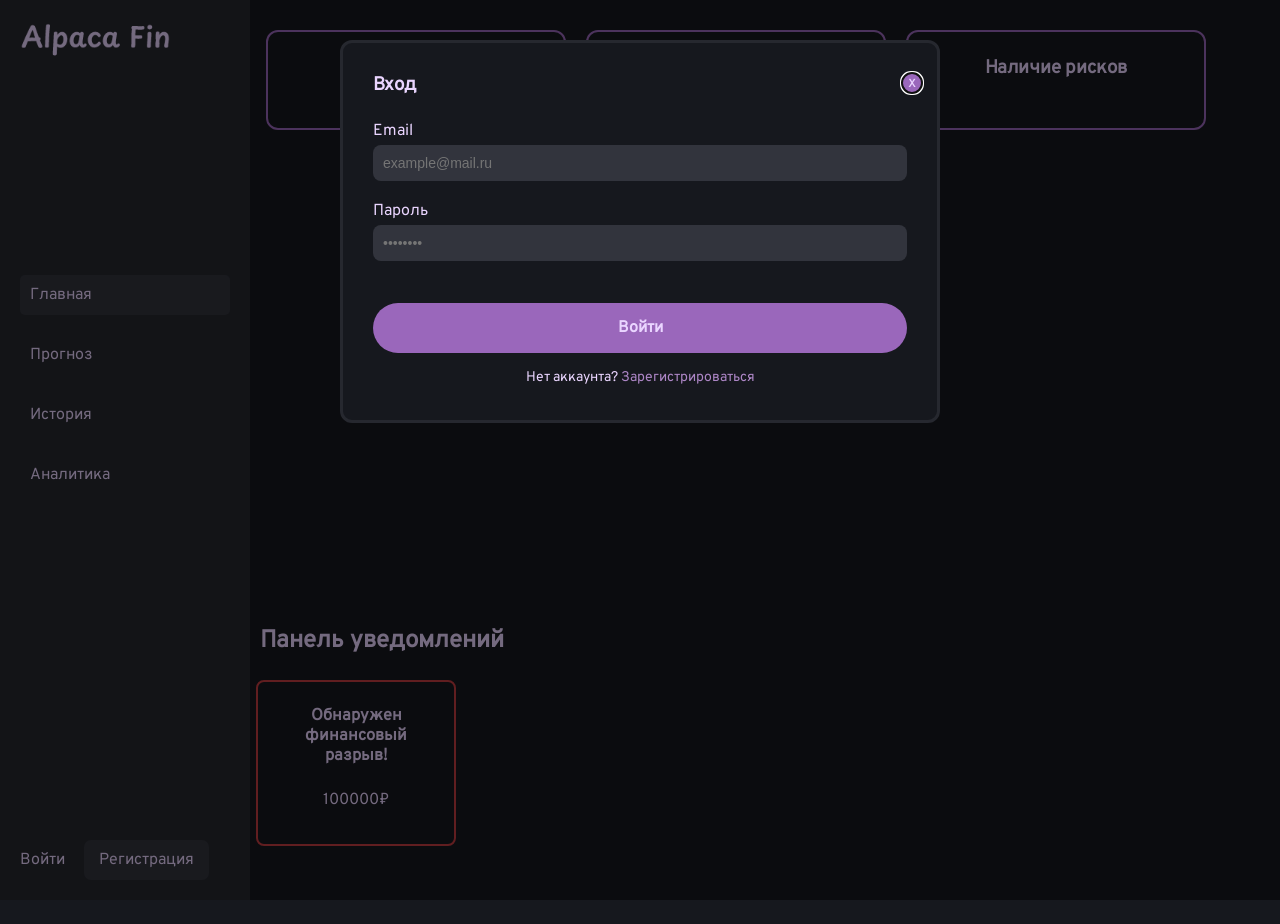
==== commit 0810e9c6: "Merge branch 'main' of https://github.com/Hatter1936/training" ====
--- a/frontend/index.html
+++ b/frontend/index.html
@@ -107,6 +107,6 @@
     <script src="js/jquery-4.0.0.min.js"></script>
     <script src="js/chart.umd.js"></script>
     <script src="js/main.js"></script>
-    <script src="js/mycharts.js"></script>
+    <script src="js/app.js"></script>
 </body>
 </html>
